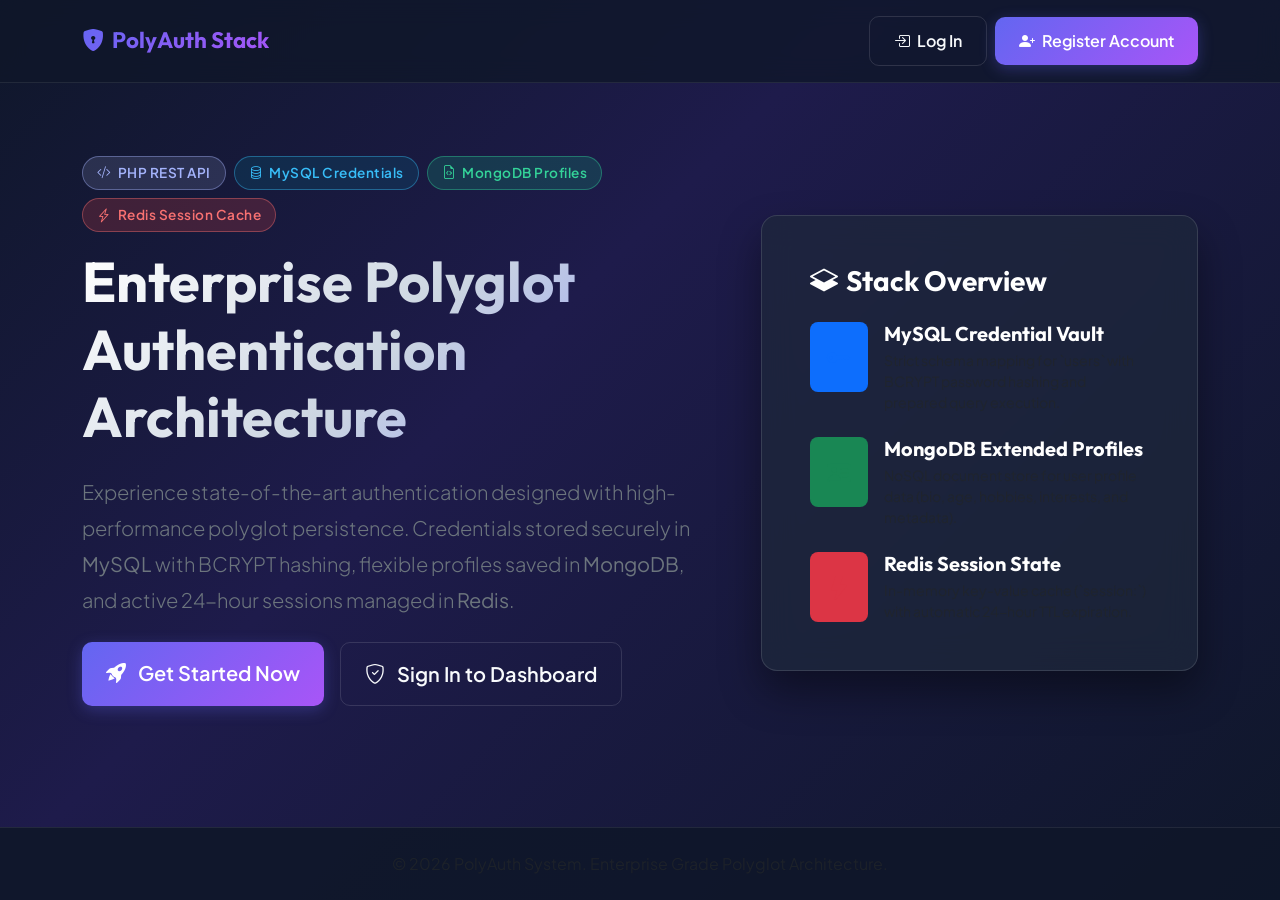
==== index.html @ aeb15de7 "Initial commit - Nura Auth System" ====
<!DOCTYPE html>
<html lang="en">
<head>
  <meta charset="UTF-8">
  <meta name="viewport" content="width=device-width, initial-scale=1.0">
  <meta name="description" content="Secure Polyglot Authentication System with PHP REST APIs, MySQL, MongoDB, and Redis.">
  <title>PolyAuth - Secure Polyglot Authentication System</title>
  
  <!-- Bootstrap 5 CSS -->
  <link href="https://cdn.jsdelivr.net/npm/bootstrap@5.3.3/dist/css/bootstrap.min.css" rel="stylesheet">
  <!-- Bootstrap Icons -->
  <link href="https://cdn.jsdelivr.net/npm/bootstrap-icons@1.11.3/font/bootstrap-icons.min.css" rel="stylesheet">
  <!-- Custom CSS -->
  <link rel="stylesheet" href="assets/css/style.css">
</head>
<body>

  <!-- Navigation Bar -->
  <nav class="navbar navbar-expand-lg navbar-dark navbar-custom sticky-top py-3">
    <div class="container">
      <a class="navbar-brand d-flex align-items-center gap-2" href="index.html">
        <i class="bi bi-shield-lock-fill text-primary"></i>
        <span>PolyAuth Stack</span>
      </a>
      <button class="navbar-toggler border-0" type="button" data-bs-toggle="collapse" data-bs-target="#navMenu">
        <span class="navbar-toggler-icon"></span>
      </button>
      <div class="collapse navbar-collapse" id="navMenu">
        <ul class="navbar-nav ms-auto align-items-lg-center gap-2 mt-3 mt-lg-0">
          <li class="nav-item">
            <a class="btn btn-outline-glass px-4 w-100" href="login.html">
              <i class="bi bi-box-arrow-in-right me-1"></i> Log In
            </a>
          </li>
          <li class="nav-item">
            <a class="btn btn-gradient-primary px-4 w-100" href="register.html">
              <i class="bi bi-person-plus-fill me-1"></i> Register Account
            </a>
          </li>
        </ul>
      </div>
    </div>
  </nav>

  <!-- Main Content Hero Section -->
  <main class="container my-auto py-5">
    <div class="row align-items-center g-5">
      <div class="col-lg-7">
        <div class="mb-3 d-flex flex-wrap gap-2">
          <span class="badge-tech badge-php"><i class="bi bi-code-slash"></i> PHP REST API</span>
          <span class="badge-tech badge-mysql"><i class="bi bi-database"></i> MySQL Credentials</span>
          <span class="badge-tech badge-mongo"><i class="bi bi-file-earmark-code"></i> MongoDB Profiles</span>
          <span class="badge-tech badge-redis"><i class="bi bi-lightning-charge"></i> Redis Session Cache</span>
        </div>
        <h1 class="display-4 fw-bold hero-glow mb-4">Enterprise Polyglot Authentication Architecture</h1>
        <p class="lead text-secondary mb-4" style="line-height: 1.8;">
          Experience state-of-the-art authentication designed with high-performance polyglot persistence. Credentials stored securely in <strong>MySQL</strong> with BCRYPT hashing, flexible profiles saved in <strong>MongoDB</strong>, and active 24-hour sessions managed in <strong>Redis</strong>.
        </p>
        
        <div class="d-flex flex-wrap gap-3 mb-4">
          <a href="register.html" class="btn btn-gradient-primary btn-lg px-4 py-3">
            <i class="bi bi-rocket-takeoff-fill me-2"></i> Get Started Now
          </a>
          <a href="login.html" class="btn btn-outline-glass btn-lg px-4 py-3">
            <i class="bi bi-shield-check me-2"></i> Sign In to Dashboard
          </a>
        </div>
      </div>

      <div class="col-lg-5">
        <div class="glass-card p-4 p-md-5">
          <h3 class="fw-bold mb-4 text-white d-flex align-items-center gap-2">
            <i class="bi bi-layers-half text-indigo"></i> Stack Overview
          </h3>
          
          <div class="d-flex align-items-start gap-3 mb-4">
            <div class="p-3 rounded-3 bg-primary bg-opacity-20 text-primary border border-primary border-opacity-25">
              <i class="bi bi-key-fill fs-4"></i>
            </div>
            <div>
              <h5 class="fw-bold mb-1 text-white">MySQL Credential Vault</h5>
              <p class="small text-muted mb-0">Strict schema mapping for `users` with BCRYPT password hashing and prepared query execution.</p>
            </div>
          </div>

          <div class="d-flex align-items-start gap-3 mb-4">
            <div class="p-3 rounded-3 bg-success bg-opacity-20 text-success border border-success border-opacity-25">
              <i class="bi bi-person-vcard-fill fs-4"></i>
            </div>
            <div>
              <h5 class="fw-bold mb-1 text-white">MongoDB Extended Profiles</h5>
              <p class="small text-muted mb-0">NoSQL document store for user profile data (bio, age, hobbies, interests, and metadata).</p>
            </div>
          </div>

          <div class="d-flex align-items-start gap-3">
            <div class="p-3 rounded-3 bg-danger bg-opacity-20 text-danger border border-danger border-opacity-25">
              <i class="bi bi-lightning-fill fs-4"></i>
            </div>
            <div>
              <h5 class="fw-bold mb-1 text-white">Redis Session State</h5>
              <p class="small text-muted mb-0">In-memory key-value cache (`session:<token>`) with automatic 24-hour TTL expiration.</p>
            </div>
          </div>

        </div>
      </div>
    </div>
  </main>

  <!-- Footer -->
  <footer class="py-4 text-center text-muted fs-7">
    <div class="container">
      <p class="mb-0">&copy; 2026 PolyAuth System. Enterprise Grade Polyglot Architecture.</p>
    </div>
  </footer>

  <!-- Scripts -->
  <script src="https://code.jquery.com/jquery-3.7.1.min.js"></script>
  <script src="https://cdn.jsdelivr.net/npm/bootstrap@5.3.3/dist/js/bootstrap.bundle.min.js"></script>
</body>
</html>
---- assets/css/style.css ----
/* Modern Polyglot Auth System Design System & Styles */
@import url('https://fonts.googleapis.com/css2?family=Outfit:wght@300;400;500;600;700&family=Plus+Jakarta+Sans:wght@400;500;600;700&display=swap');

:root {
  --bg-gradient: linear-gradient(135deg, #0f172a 0%, #1e1b4b 40%, #0f172a 100%);
  --card-bg: rgba(30, 41, 59, 0.7);
  --card-border: rgba(255, 255, 255, 0.12);
  --primary-accent: #6366f1;
  --primary-gradient: linear-gradient(135deg, #6366f1 0%, #a855f7 100%);
  --secondary-accent: #06b6d4;
  --success-color: #10b981;
  --warning-color: #f59e0b;
  --danger-color: #ef4444;
  --text-main: #f8fafc;
  --text-muted: #94a3b8;
  --input-bg: rgba(15, 23, 42, 0.6);
  --input-border: rgba(255, 255, 255, 0.15);
  --radius-lg: 16px;
  --radius-md: 10px;
  --shadow-glow: 0 10px 30px -10px rgba(99, 102, 241, 0.4);
}

body {
  font-family: 'Plus Jakarta Sans', sans-serif;
  background: var(--bg-gradient);
  background-attachment: fixed;
  color: var(--text-main);
  min-height: 100vh;
  margin: 0;
  display: flex;
  flex-direction: column;
}

h1, h2, h3, h4, h5, h6, .brand-font {
  font-family: 'Outfit', sans-serif;
}

/* Glassmorphism Card Containers */
.glass-card {
  background: var(--card-bg);
  backdrop-filter: blur(16px);
  -webkit-backdrop-filter: blur(16px);
  border: 1px solid var(--card-border);
  border-radius: var(--radius-lg);
  box-shadow: 0 20px 40px rgba(0, 0, 0, 0.4);
  transition: transform 0.3s ease, box-shadow 0.3s ease;
}

.glass-card:hover {
  box-shadow: var(--shadow-glow);
}

/* Custom Navigation Bar */
.navbar-custom {
  background: rgba(15, 23, 42, 0.8) !important;
  backdrop-filter: blur(12px);
  border-bottom: 1px solid rgba(255, 255, 255, 0.08);
}

.navbar-brand {
  font-family: 'Outfit', sans-serif;
  font-weight: 700;
  font-size: 1.4rem;
  background: var(--primary-gradient);
  -webkit-background-clip: text;
  -webkit-text-fill-color: transparent;
}

/* Architecture Badges */
.badge-tech {
  padding: 6px 14px;
  border-radius: 20px;
  font-weight: 600;
  font-size: 0.85rem;
  letter-spacing: 0.5px;
  display: inline-flex;
  align-items: center;
  gap: 6px;
  transition: transform 0.2s ease;
}

.badge-tech:hover {
  transform: translateY(-2px);
}

.badge-mysql {
  background: rgba(0, 117, 143, 0.2);
  color: #38bdf8;
  border: 1px solid rgba(56, 189, 248, 0.4);
}

.badge-mongo {
  background: rgba(16, 185, 129, 0.2);
  color: #34d399;
  border: 1px solid rgba(52, 211, 153, 0.4);
}

.badge-redis {
  background: rgba(239, 68, 68, 0.2);
  color: #f87171;
  border: 1px solid rgba(248, 113, 113, 0.4);
}

.badge-php {
  background: rgba(136, 146, 191, 0.2);
  color: #a5b4fc;
  border: 1px solid rgba(165, 180, 252, 0.4);
}

/* Styled Form Inputs */
.form-label {
  color: var(--text-muted);
  font-weight: 600;
  font-size: 0.9rem;
  margin-bottom: 6px;
}

.form-control, .form-select {
  background-color: var(--input-bg);
  border: 1px solid var(--input-border);
  color: var(--text-main);
  border-radius: var(--radius-md);
  padding: 12px 16px;
  font-size: 0.95rem;
  transition: all 0.25s ease;
}

.form-control:focus, .form-select:focus {
  background-color: rgba(15, 23, 42, 0.85);
  border-color: var(--primary-accent);
  color: var(--text-main);
  box-shadow: 0 0 0 4px rgba(99, 102, 241, 0.25);
}

.form-control::placeholder {
  color: #64748b;
}

/* Gradient Buttons */
.btn-gradient-primary {
  background: var(--primary-gradient);
  color: #ffffff;
  border: none;
  border-radius: var(--radius-md);
  font-weight: 600;
  padding: 12px 24px;
  transition: all 0.3s ease;
  box-shadow: 0 4px 15px rgba(99, 102, 241, 0.3);
}

.btn-gradient-primary:hover {
  color: #ffffff;
  transform: translateY(-2px);
  box-shadow: 0 8px 25px rgba(168, 85, 247, 0.5);
}

.btn-outline-glass {
  background: transparent;
  border: 1px solid var(--card-border);
  color: var(--text-main);
  border-radius: var(--radius-md);
  font-weight: 600;
  padding: 12px 24px;
  transition: all 0.3s ease;
}

.btn-outline-glass:hover {
  background: rgba(255, 255, 255, 0.1);
  color: #ffffff;
  border-color: rgba(255, 255, 255, 0.3);
}

/* Custom Alert Banner */
.custom-alert {
  border-radius: var(--radius-md);
  border: 1px solid transparent;
  padding: 14px 18px;
  font-size: 0.95rem;
  display: flex;
  align-items: center;
  gap: 12px;
}

.custom-alert-danger {
  background: rgba(239, 68, 68, 0.15);
  border-color: rgba(239, 68, 68, 0.3);
  color: #fca5a5;
}

.custom-alert-success {
  background: rgba(16, 185, 129, 0.15);
  border-color: rgba(16, 185, 129, 0.3);
  color: #6ee7b7;
}

/* Interest Tag Pills */
.interest-tag {
  display: inline-block;
  background: rgba(99, 102, 241, 0.2);
  color: #c7d2fe;
  border: 1px solid rgba(99, 102, 241, 0.4);
  padding: 4px 12px;
  border-radius: 16px;
  font-size: 0.85rem;
  font-weight: 500;
  margin: 3px;
}

/* Loading Spinner Overlay */
.spinner-inline {
  width: 1.2rem;
  height: 1.2rem;
  border-width: 0.15em;
}

/* Hero Title Glow */
.hero-glow {
  background: linear-gradient(135deg, #ffffff 0%, #cbd5e1 50%, #818cf8 100%);
  -webkit-background-clip: text;
  -webkit-text-fill-color: transparent;
}

/* Footer Styling */
footer {
  margin-top: auto;
  border-top: 1px solid rgba(255, 255, 255, 0.08);
  background: rgba(15, 23, 42, 0.9);
}
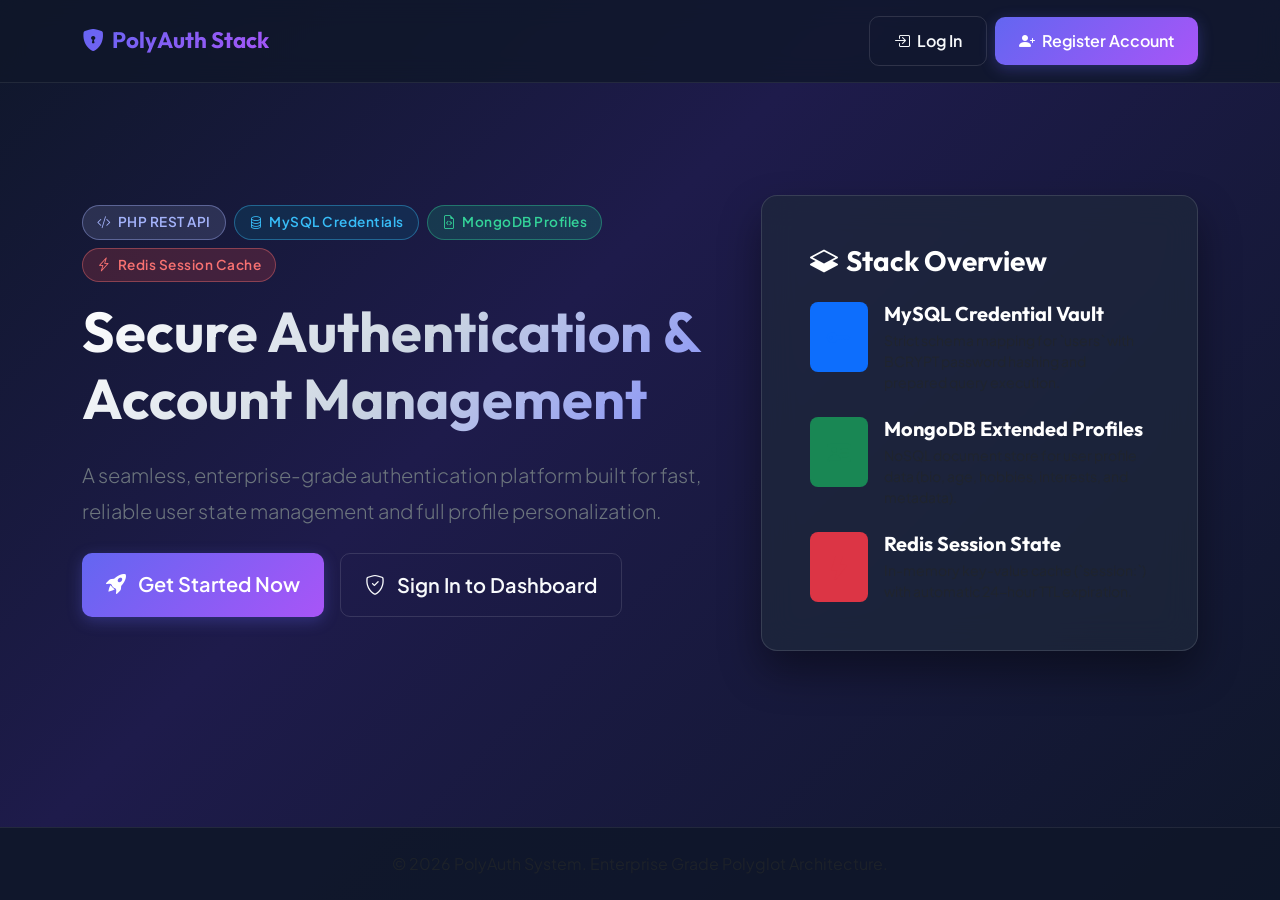
==== commit 0d49fc73: "Fix input icon positioning and update landing page hero copy" ====
--- a/index.html
+++ b/index.html
@@ -52,9 +52,9 @@
           <span class="badge-tech badge-mongo"><i class="bi bi-file-earmark-code"></i> MongoDB Profiles</span>
           <span class="badge-tech badge-redis"><i class="bi bi-lightning-charge"></i> Redis Session Cache</span>
         </div>
-        <h1 class="display-4 fw-bold hero-glow mb-4">Enterprise Polyglot Authentication Architecture</h1>
+        <h1 class="display-4 fw-bold hero-glow mb-4">Secure Authentication & Account Management</h1>
         <p class="lead text-secondary mb-4" style="line-height: 1.8;">
-          Experience state-of-the-art authentication designed with high-performance polyglot persistence. Credentials stored securely in <strong>MySQL</strong> with BCRYPT hashing, flexible profiles saved in <strong>MongoDB</strong>, and active 24-hour sessions managed in <strong>Redis</strong>.
+          A seamless, enterprise-grade authentication platform built for fast, reliable user state management and full profile personalization.
         </p>
         
         <div class="d-flex flex-wrap gap-3 mb-4">
--- a/assets/css/style.css
+++ b/assets/css/style.css
@@ -136,6 +136,40 @@
   color: #64748b;
 }
 
+/* Input Groups & In-line Prepend Icons */
+.input-group {
+  display: flex;
+  align-items: stretch;
+  width: 100%;
+}
+
+.input-group-text {
+  background-color: var(--input-bg);
+  border: 1px solid var(--input-border);
+  border-right: none;
+  color: var(--text-muted);
+  border-top-left-radius: var(--radius-md);
+  border-bottom-left-radius: var(--radius-md);
+  border-top-right-radius: 0;
+  border-bottom-right-radius: 0;
+  padding: 12px 16px;
+  font-size: 0.95rem;
+  display: flex;
+  align-items: center;
+  justify-content: center;
+  position: static;
+}
+
+.input-group > .form-control {
+  border-top-left-radius: 0 !important;
+  border-bottom-left-radius: 0 !important;
+}
+
+.input-group:focus-within .input-group-text {
+  border-color: var(--primary-accent);
+  color: var(--primary-accent);
+}
+
 /* Gradient Buttons */
 .btn-gradient-primary {
   background: var(--primary-gradient);
